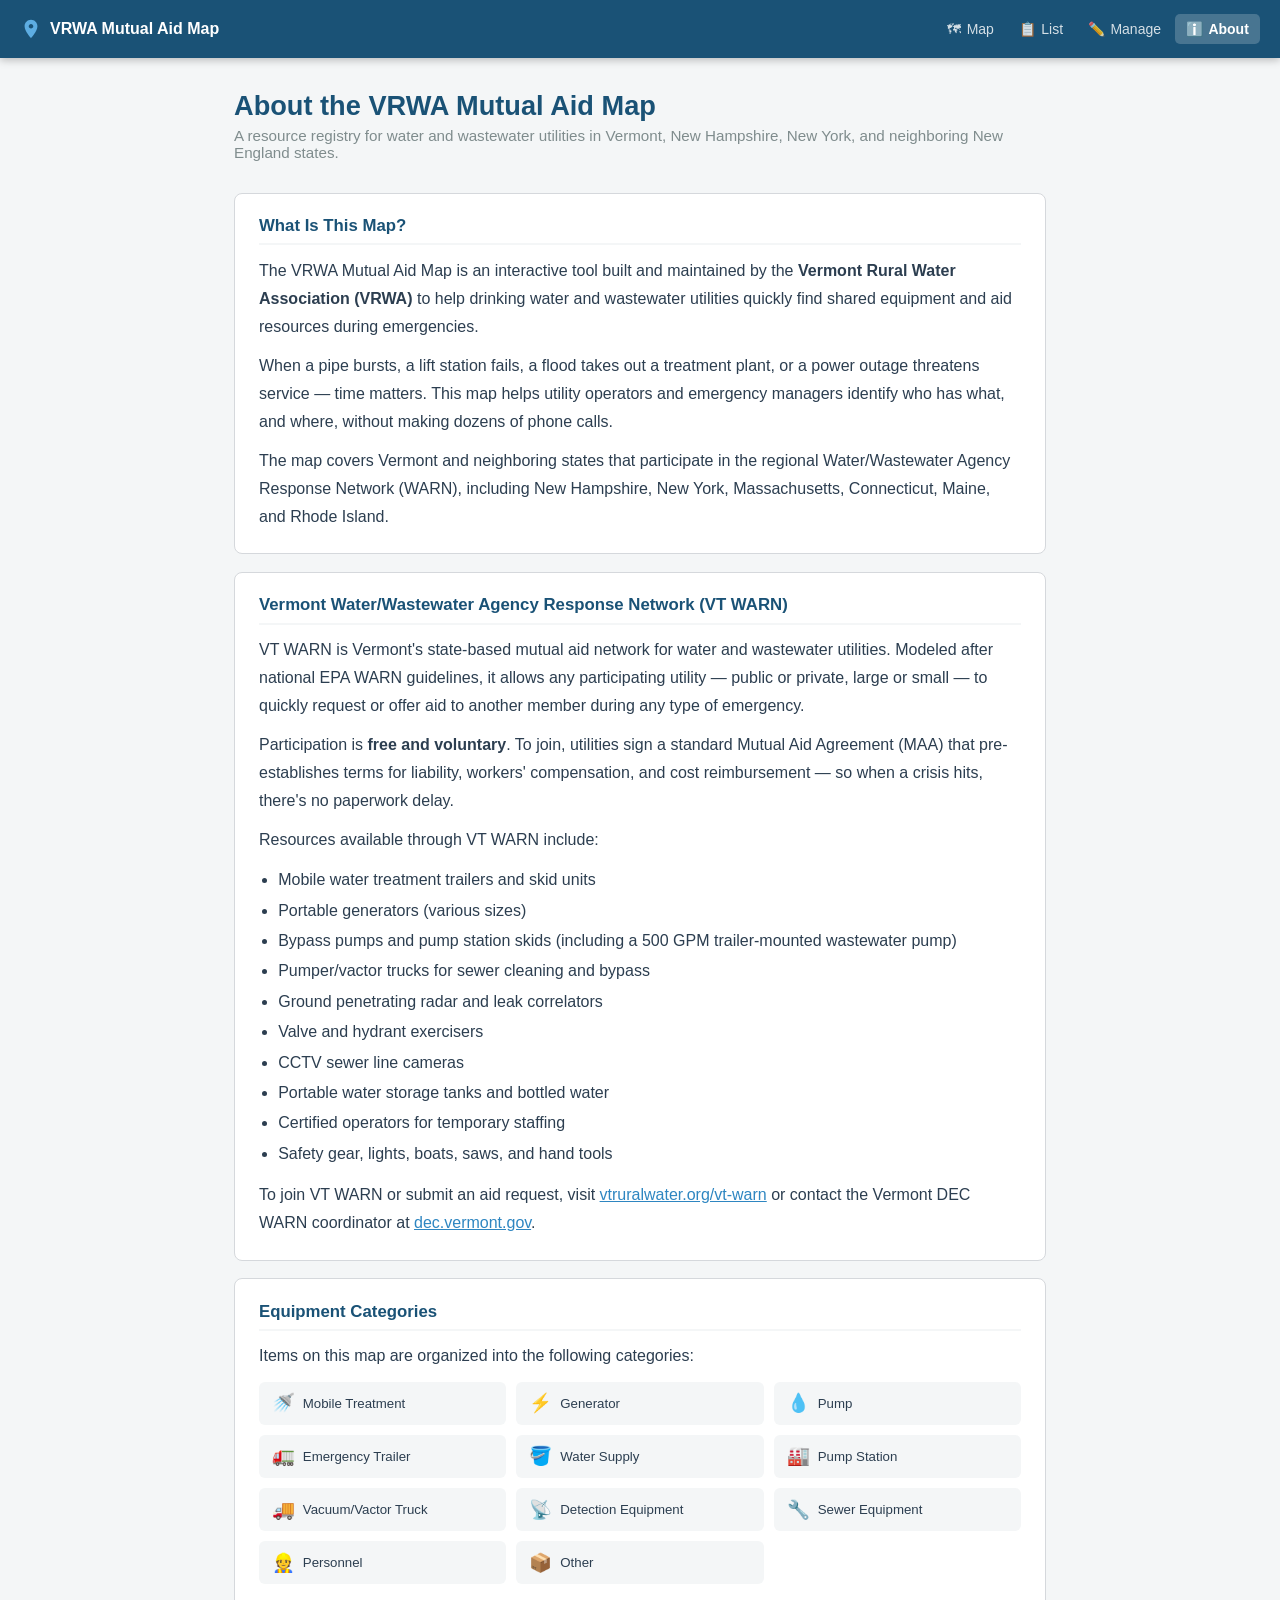
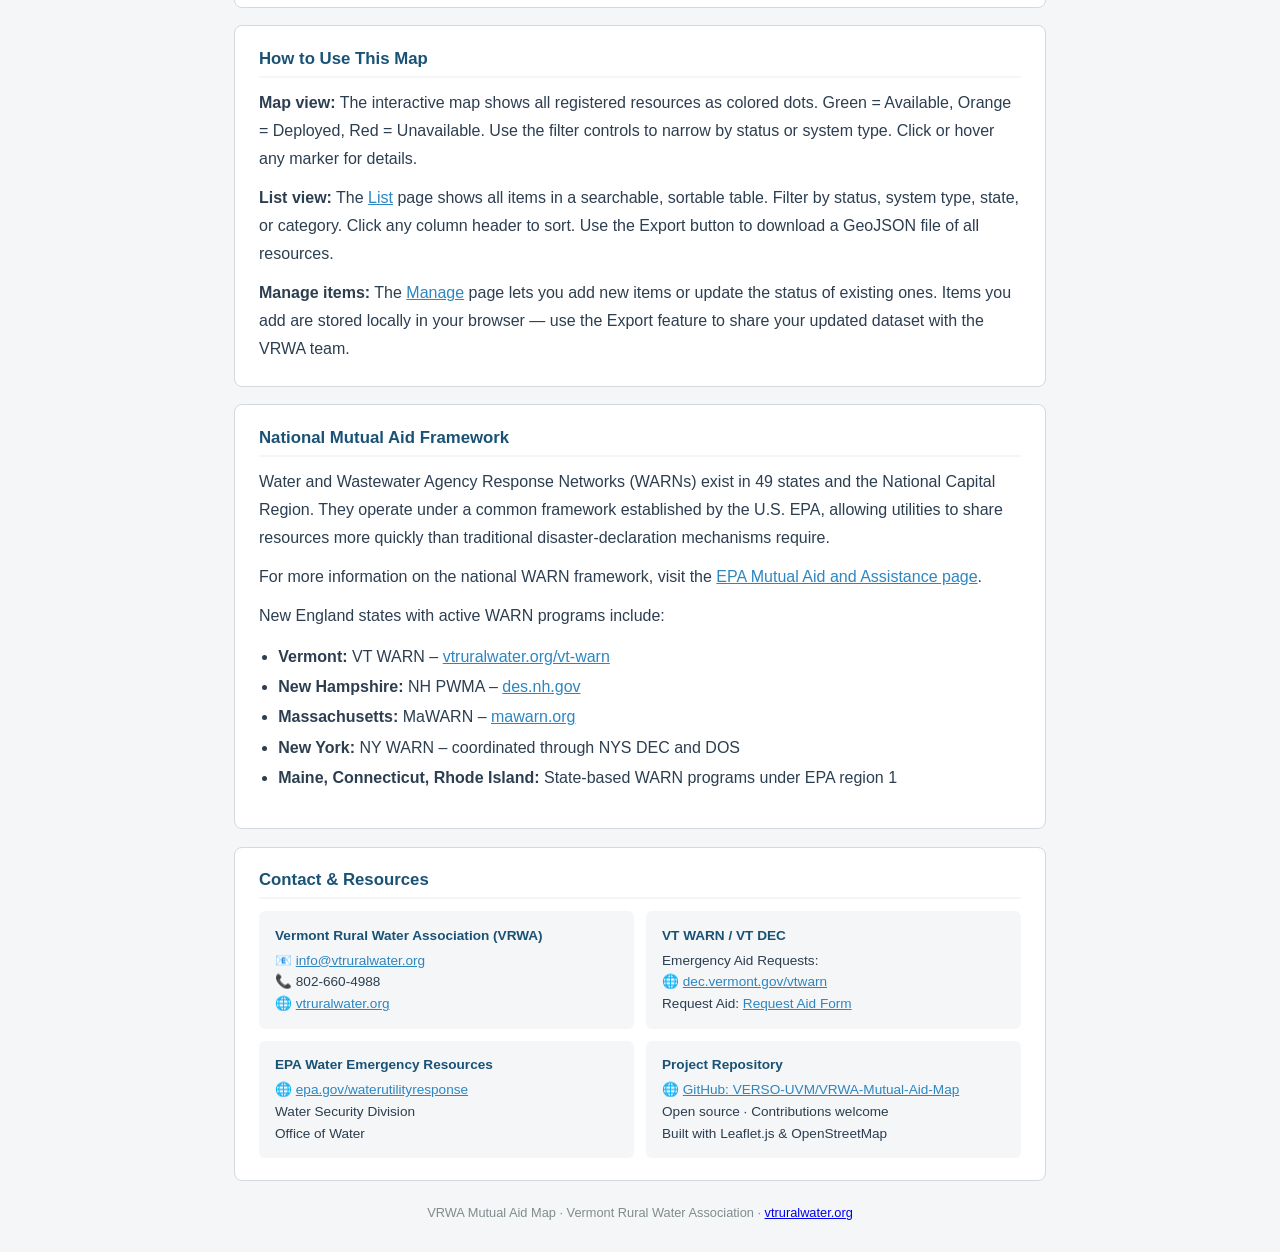
==== about.html @ ce814e3c "update to map" ====
<!DOCTYPE html>
<html lang="en">
<head>
  <meta charset="utf-8" />
  <meta name="viewport" content="width=device-width, initial-scale=1.0">
  <title>About – VRWA Mutual Aid Map</title>
  <link rel="stylesheet" href="css/style.css" />
</head>
<body>

<nav>
  <a class="nav-brand" href="index.html">
    <svg viewBox="0 0 24 24" xmlns="http://www.w3.org/2000/svg"><path d="M12 2C8.13 2 5 5.13 5 9c0 5.25 7 13 7 13s7-7.75 7-13c0-3.87-3.13-7-7-7zm0 9.5c-1.38 0-2.5-1.12-2.5-2.5s1.12-2.5 2.5-2.5 2.5 1.12 2.5 2.5-1.12 2.5-2.5 2.5z"/></svg>
    VRWA Mutual Aid Map
  </a>
  <ul class="nav-links">
    <li><a href="index.html">🗺 <span class="nav-label">Map</span></a></li>
    <li><a href="list.html">📋 <span class="nav-label">List</span></a></li>
    <li><a href="manage.html">✏️ <span class="nav-label">Manage</span></a></li>
    <li><a href="about.html" class="active">ℹ️ <span class="nav-label">About</span></a></li>
  </ul>
</nav>

<div class="page">
<div class="about-page">

  <h1>About the VRWA Mutual Aid Map</h1>
  <p class="about-subtitle">A resource registry for water and wastewater utilities in Vermont, New Hampshire, New York, and neighboring New England states.</p>

  <!-- What is this -->
  <div class="about-section">
    <h2>What Is This Map?</h2>
    <p>The VRWA Mutual Aid Map is an interactive tool built and maintained by the <strong>Vermont Rural Water Association (VRWA)</strong> to help drinking water and wastewater utilities quickly find shared equipment and aid resources during emergencies.</p>
    <p>When a pipe bursts, a lift station fails, a flood takes out a treatment plant, or a power outage threatens service — time matters. This map helps utility operators and emergency managers identify who has what, and where, without making dozens of phone calls.</p>
    <p>The map covers Vermont and neighboring states that participate in the regional Water/Wastewater Agency Response Network (WARN), including New Hampshire, New York, Massachusetts, Connecticut, Maine, and Rhode Island.</p>
  </div>

  <!-- VT WARN -->
  <div class="about-section">
    <h2>Vermont Water/Wastewater Agency Response Network (VT WARN)</h2>
    <p>VT WARN is Vermont's state-based mutual aid network for water and wastewater utilities. Modeled after national EPA WARN guidelines, it allows any participating utility — public or private, large or small — to quickly request or offer aid to another member during any type of emergency.</p>
    <p>Participation is <strong>free and voluntary</strong>. To join, utilities sign a standard Mutual Aid Agreement (MAA) that pre-establishes terms for liability, workers' compensation, and cost reimbursement — so when a crisis hits, there's no paperwork delay.</p>
    <p>Resources available through VT WARN include:</p>
    <ul>
      <li>Mobile water treatment trailers and skid units</li>
      <li>Portable generators (various sizes)</li>
      <li>Bypass pumps and pump station skids (including a 500 GPM trailer-mounted wastewater pump)</li>
      <li>Pumper/vactor trucks for sewer cleaning and bypass</li>
      <li>Ground penetrating radar and leak correlators</li>
      <li>Valve and hydrant exercisers</li>
      <li>CCTV sewer line cameras</li>
      <li>Portable water storage tanks and bottled water</li>
      <li>Certified operators for temporary staffing</li>
      <li>Safety gear, lights, boats, saws, and hand tools</li>
    </ul>
    <p>To join VT WARN or submit an aid request, visit <a href="https://vtruralwater.org/vt-warn/" target="_blank" rel="noopener">vtruralwater.org/vt-warn</a> or contact the Vermont DEC WARN coordinator at <a href="https://dec.vermont.gov/waterwastewater-agency-response-network-warn" target="_blank" rel="noopener">dec.vermont.gov</a>.</p>
  </div>

  <!-- Equipment categories -->
  <div class="about-section">
    <h2>Equipment Categories</h2>
    <p>Items on this map are organized into the following categories:</p>
    <div class="category-grid">
      <div class="category-item"><span class="ci">🚿</span> Mobile Treatment</div>
      <div class="category-item"><span class="ci">⚡</span> Generator</div>
      <div class="category-item"><span class="ci">💧</span> Pump</div>
      <div class="category-item"><span class="ci">🚛</span> Emergency Trailer</div>
      <div class="category-item"><span class="ci">🪣</span> Water Supply</div>
      <div class="category-item"><span class="ci">🏭</span> Pump Station</div>
      <div class="category-item"><span class="ci">🚚</span> Vacuum/Vactor Truck</div>
      <div class="category-item"><span class="ci">📡</span> Detection Equipment</div>
      <div class="category-item"><span class="ci">🔧</span> Sewer Equipment</div>
      <div class="category-item"><span class="ci">👷</span> Personnel</div>
      <div class="category-item"><span class="ci">📦</span> Other</div>
    </div>
  </div>

  <!-- How to use -->
  <div class="about-section">
    <h2>How to Use This Map</h2>
    <p><strong>Map view:</strong> The interactive map shows all registered resources as colored dots. Green = Available, Orange = Deployed, Red = Unavailable. Use the filter controls to narrow by status or system type. Click or hover any marker for details.</p>
    <p><strong>List view:</strong> The <a href="list.html">List</a> page shows all items in a searchable, sortable table. Filter by status, system type, state, or category. Click any column header to sort. Use the Export button to download a GeoJSON file of all resources.</p>
    <p><strong>Manage items:</strong> The <a href="manage.html">Manage</a> page lets you add new items or update the status of existing ones. Items you add are stored locally in your browser — use the Export feature to share your updated dataset with the VRWA team.</p>
  </div>

  <!-- EPA & national context -->
  <div class="about-section">
    <h2>National Mutual Aid Framework</h2>
    <p>Water and Wastewater Agency Response Networks (WARNs) exist in 49 states and the National Capital Region. They operate under a common framework established by the U.S. EPA, allowing utilities to share resources more quickly than traditional disaster-declaration mechanisms require.</p>
    <p>For more information on the national WARN framework, visit the <a href="https://www.epa.gov/waterutilityresponse/mutual-aid-and-assistance-drinking-water-and-wastewater-utilities" target="_blank" rel="noopener">EPA Mutual Aid and Assistance page</a>.</p>
    <p>New England states with active WARN programs include:</p>
    <ul>
      <li><strong>Vermont:</strong> VT WARN – <a href="https://vtruralwater.org/vt-warn/" target="_blank" rel="noopener">vtruralwater.org/vt-warn</a></li>
      <li><strong>New Hampshire:</strong> NH PWMA – <a href="https://www.des.nh.gov" target="_blank" rel="noopener">des.nh.gov</a></li>
      <li><strong>Massachusetts:</strong> MaWARN – <a href="https://www.mawarn.org/" target="_blank" rel="noopener">mawarn.org</a></li>
      <li><strong>New York:</strong> NY WARN – coordinated through NYS DEC and DOS</li>
      <li><strong>Maine, Connecticut, Rhode Island:</strong> State-based WARN programs under EPA region 1</li>
    </ul>
  </div>

  <!-- Contact -->
  <div class="about-section">
    <h2>Contact &amp; Resources</h2>
    <div class="contact-grid">
      <div class="contact-card">
        <strong>Vermont Rural Water Association (VRWA)</strong>
        📧 <a href="mailto:info@vtruralwater.org">info@vtruralwater.org</a><br>
        📞 802-660-4988<br>
        🌐 <a href="https://vtruralwater.org" target="_blank" rel="noopener">vtruralwater.org</a>
      </div>
      <div class="contact-card">
        <strong>VT WARN / VT DEC</strong>
        Emergency Aid Requests:<br>
        🌐 <a href="https://dec.vermont.gov/waterwastewater-agency-response-network-warn" target="_blank" rel="noopener">dec.vermont.gov/vtwarn</a><br>
        Request Aid: <a href="https://dec.vermont.gov/vtwarn/request-aid" target="_blank" rel="noopener">Request Aid Form</a>
      </div>
      <div class="contact-card">
        <strong>EPA Water Emergency Resources</strong>
        🌐 <a href="https://www.epa.gov/waterutilityresponse" target="_blank" rel="noopener">epa.gov/waterutilityresponse</a><br>
        Water Security Division<br>
        Office of Water
      </div>
      <div class="contact-card">
        <strong>Project Repository</strong>
        🌐 <a href="https://github.com/VERSO-UVM/VRWA-Mutual-Aid-Map" target="_blank" rel="noopener">GitHub: VERSO-UVM/VRWA-Mutual-Aid-Map</a><br>
        Open source · Contributions welcome<br>
        Built with Leaflet.js &amp; OpenStreetMap
      </div>
    </div>
  </div>

  <p style="text-align:center;color:#7f8c8d;font-size:0.8rem;margin-top:1.5rem">
    VRWA Mutual Aid Map · Vermont Rural Water Association · <a href="https://vtruralwater.org" target="_blank" rel="noopener">vtruralwater.org</a>
  </p>

</div>
</div>

</body>
</html>
---- css/style.css ----
*, *::before, *::after { box-sizing: border-box; margin: 0; padding: 0; }

:root {
  --primary: #1a5276;
  --primary-light: #2e86c1;
  --secondary: #148f77;
  --success: #27ae60;
  --warning: #e67e22;
  --danger: #c0392b;
  --light: #f4f6f7;
  --border: #d5d8dc;
  --text: #2c3e50;
  --text-muted: #7f8c8d;
  --nav-height: 58px;
}

body {
  font-family: -apple-system, BlinkMacSystemFont, 'Segoe UI', Roboto, sans-serif;
  color: var(--text);
  background: var(--light);
}

/* ── Navigation ─────────────────────────────────── */
nav {
  background: var(--primary);
  height: var(--nav-height);
  display: flex;
  align-items: center;
  padding: 0 1.25rem;
  position: fixed;
  top: 0; left: 0; right: 0;
  z-index: 1000;
  box-shadow: 0 2px 8px rgba(0,0,0,0.25);
}

.nav-brand {
  color: #fff;
  font-size: 1rem;
  font-weight: 700;
  text-decoration: none;
  display: flex;
  align-items: center;
  gap: 0.5rem;
  white-space: nowrap;
  flex-shrink: 0;
}

.nav-brand svg { width: 22px; height: 22px; fill: #5dade2; }

.nav-links {
  display: flex;
  gap: 0.15rem;
  margin-left: auto;
  list-style: none;
}

.nav-links a {
  color: rgba(255,255,255,0.82);
  text-decoration: none;
  padding: 0.45rem 0.7rem;
  border-radius: 5px;
  font-size: 0.875rem;
  transition: background 0.15s, color 0.15s;
  display: flex;
  align-items: center;
  gap: 0.35rem;
}

.nav-links a:hover { color: #fff; background: rgba(255,255,255,0.12); }
.nav-links a.active { color: #fff; background: rgba(255,255,255,0.2); font-weight: 600; }

/* ── Page shell ─────────────────────────────────── */
.page { margin-top: var(--nav-height); min-height: calc(100vh - var(--nav-height)); }

/* ── Map page ───────────────────────────────────── */
#map { height: calc(100vh - var(--nav-height)); width: 100%; }

/* map legend */
.map-legend {
  background: #fff;
  padding: 0.7rem 0.9rem;
  border-radius: 8px;
  border: 1px solid var(--border);
  font-size: 0.78rem;
  line-height: 1.6;
  min-width: 130px;
  box-shadow: 0 2px 6px rgba(0,0,0,0.12);
}
.map-legend h4 { font-size: 0.82rem; color: var(--primary); margin-bottom: 0.4rem; }
.legend-item { display: flex; align-items: center; gap: 0.45rem; }
.legend-dot { width: 11px; height: 11px; border-radius: 50%; flex-shrink: 0; }

/* map popup */
.popup-title { font-weight: 700; font-size: 0.95rem; color: var(--primary); margin-bottom: 0.4rem; }
.popup-row { display: flex; justify-content: space-between; font-size: 0.8rem; padding: 0.12rem 0; border-bottom: 1px solid #f0f0f0; }
.popup-row:last-child { border-bottom: none; }
.popup-label { color: var(--text-muted); margin-right: 0.4rem; flex-shrink: 0; }
.popup-val { text-align: right; }

/* ── Shared inner-page layout ───────────────────── */
.inner-page { padding: 1.5rem; max-width: 1200px; margin: 0 auto; }

.page-header {
  display: flex;
  justify-content: space-between;
  align-items: flex-start;
  margin-bottom: 1.25rem;
  flex-wrap: wrap;
  gap: 0.75rem;
}
.page-header h1 { font-size: 1.5rem; color: var(--primary); }
.page-header p { color: var(--text-muted); margin-top: 0.2rem; font-size: 0.875rem; }

/* ── Stats row ──────────────────────────────────── */
.stats-row { display: flex; gap: 0.75rem; margin-bottom: 1.1rem; flex-wrap: wrap; }
.stat-card {
  background: #fff;
  border: 1px solid var(--border);
  border-radius: 8px;
  padding: 0.65rem 1.1rem;
  text-align: center;
  flex: 1;
  min-width: 90px;
}
.stat-num { font-size: 1.75rem; font-weight: 700; color: var(--primary); line-height: 1; }
.stat-label { font-size: 0.7rem; color: var(--text-muted); text-transform: uppercase; letter-spacing: 0.5px; margin-top: 0.2rem; }

/* ── Controls bar ───────────────────────────────── */
.controls { display: flex; gap: 0.6rem; flex-wrap: wrap; margin-bottom: 1rem; align-items: center; }
.search-input {
  flex: 1; min-width: 180px; max-width: 300px;
  padding: 0.45rem 0.7rem;
  border: 1px solid var(--border);
  border-radius: 6px;
  font-size: 0.875rem;
  background: #fff;
}
.filter-select {
  padding: 0.45rem 0.7rem;
  border: 1px solid var(--border);
  border-radius: 6px;
  font-size: 0.875rem;
  background: #fff;
  cursor: pointer;
}
.search-input:focus, .filter-select:focus { outline: none; border-color: var(--primary-light); box-shadow: 0 0 0 3px rgba(46,134,193,0.1); }

/* ── Buttons ────────────────────────────────────── */
.btn {
  padding: 0.45rem 0.9rem;
  border-radius: 6px;
  border: none;
  cursor: pointer;
  font-size: 0.85rem;
  font-weight: 500;
  text-decoration: none;
  display: inline-flex;
  align-items: center;
  gap: 0.35rem;
  transition: filter 0.15s, background 0.15s;
  white-space: nowrap;
}
.btn:hover { filter: brightness(0.92); }
.btn-sm { padding: 0.28rem 0.55rem; font-size: 0.78rem; }
.btn-primary { background: var(--primary-light); color: #fff; }
.btn-success { background: var(--success); color: #fff; }
.btn-secondary { background: #fff; color: var(--text); border: 1px solid var(--border); }
.btn-danger  { background: var(--danger); color: #fff; }
.btn-edit   { background: #e8f4fd; color: var(--primary-light); border: 1px solid #bee3f8; }
.btn-delete { background: #fdf2f2; color: var(--danger); border: 1px solid #f5c6c6; }

/* ── Table ──────────────────────────────────────── */
.table-wrap { background: #fff; border-radius: 8px; border: 1px solid var(--border); overflow: hidden; overflow-x: auto; }
table { width: 100%; border-collapse: collapse; font-size: 0.85rem; }
th {
  background: var(--primary);
  color: #fff;
  padding: 0.7rem 0.9rem;
  text-align: left;
  font-weight: 600;
  cursor: pointer;
  white-space: nowrap;
  user-select: none;
}
th:hover { background: var(--primary-light); }
th .si { margin-left: 0.3rem; opacity: 0.65; font-size: 0.75rem; }
td { padding: 0.65rem 0.9rem; border-bottom: 1px solid var(--border); vertical-align: middle; }
tr:last-child td { border-bottom: none; }
tr:hover td { background: #f8fafc; }
.no-results td { text-align: center; color: var(--text-muted); padding: 2rem; font-style: italic; }

/* ── Badges ─────────────────────────────────────── */
.badge {
  display: inline-block;
  padding: 0.18rem 0.55rem;
  border-radius: 20px;
  font-size: 0.72rem;
  font-weight: 600;
  text-transform: uppercase;
  letter-spacing: 0.4px;
  white-space: nowrap;
}
.badge-available   { background: #d4edda; color: #155724; }
.badge-deployed    { background: #fff3cd; color: #856404; }
.badge-unavailable { background: #f8d7da; color: #721c24; }
.badge-drinking_water { background: #cce5ff; color: #004085; }
.badge-wastewater     { background: #d1ecf1; color: #0c5460; }
.badge-both           { background: #e2d9f3; color: #4a235a; }

/* ── About page ─────────────────────────────────── */
.about-page { max-width: 860px; margin: 0 auto; padding: 2rem 1.5rem; }
.about-page h1 { font-size: 1.7rem; color: var(--primary); margin-bottom: 0.3rem; }
.about-subtitle { color: var(--text-muted); font-size: 0.95rem; margin-bottom: 2rem; }

.about-section {
  background: #fff;
  border: 1px solid var(--border);
  border-radius: 8px;
  padding: 1.4rem 1.5rem;
  margin-bottom: 1.1rem;
}
.about-section h2 { color: var(--primary); font-size: 1.05rem; margin-bottom: 0.7rem; padding-bottom: 0.45rem; border-bottom: 2px solid var(--light); }
.about-section p { line-height: 1.75; color: var(--text); margin-bottom: 0.7rem; }
.about-section p:last-child { margin-bottom: 0; }
.about-section ul { margin: 0.4rem 0 0.75rem 1.2rem; line-height: 1.9; }
.about-section a { color: var(--primary-light); }

.category-grid { display: grid; grid-template-columns: repeat(auto-fill, minmax(185px, 1fr)); gap: 0.65rem; margin-top: 0.75rem; }
.category-item { background: var(--light); border-radius: 6px; padding: 0.65rem 0.8rem; font-size: 0.83rem; display: flex; align-items: center; gap: 0.5rem; }
.category-item .ci { font-size: 1.15rem; }

.contact-grid { display: grid; grid-template-columns: 1fr 1fr; gap: 0.75rem; margin-top: 0.75rem; }
.contact-card { background: var(--light); border-radius: 6px; padding: 0.85rem 1rem; font-size: 0.85rem; line-height: 1.6; }
.contact-card strong { display: block; color: var(--primary); margin-bottom: 0.2rem; }

/* ── Manage / Form page ─────────────────────────── */
.manage-page { max-width: 920px; margin: 0 auto; padding: 1.5rem; }
.form-card { background: #fff; border: 1px solid var(--border); border-radius: 8px; padding: 1.4rem 1.5rem; margin-bottom: 1.4rem; }
.form-card h2 { color: var(--primary); font-size: 1.05rem; margin-bottom: 1.1rem; padding-bottom: 0.5rem; border-bottom: 2px solid var(--light); }

.form-grid { display: grid; grid-template-columns: 1fr 1fr; gap: 0.9rem; }
.form-group { display: flex; flex-direction: column; gap: 0.3rem; }
.form-group.full { grid-column: 1 / -1; }

label { font-size: 0.82rem; font-weight: 600; color: var(--text); }
label .req { color: var(--danger); }

input[type="text"], input[type="email"], input[type="number"], input[type="tel"],
select, textarea {
  padding: 0.45rem 0.7rem;
  border: 1px solid var(--border);
  border-radius: 6px;
  font-size: 0.875rem;
  font-family: inherit;
  transition: border-color 0.15s;
  background: #fff;
}
input:focus, select:focus, textarea:focus { outline: none; border-color: var(--primary-light); box-shadow: 0 0 0 3px rgba(46,134,193,0.1); }
textarea { resize: vertical; min-height: 76px; }

.form-actions { display: flex; gap: 0.65rem; justify-content: flex-end; margin-top: 1.1rem; padding-top: 0.9rem; border-top: 1px solid var(--border); }

.alert { padding: 0.7rem 1rem; border-radius: 6px; margin-bottom: 0.9rem; font-size: 0.875rem; }
.alert-success { background: #d4edda; color: #155724; border: 1px solid #c3e6cb; }
.alert-error   { background: #f8d7da; color: #721c24; border: 1px solid #f5c6c6; }
.alert-info    { background: #cce5ff; color: #004085; border: 1px solid #b8daff; }

.readonly-tag { font-size: 0.7rem; color: var(--text-muted); border: 1px solid var(--border); border-radius: 4px; padding: 0.1rem 0.4rem; margin-left: 0.4rem; vertical-align: middle; }

#picker-map { height: 220px; border-radius: 6px; border: 1px solid var(--border); margin-top: 0.4rem; }
.coord-row { display: grid; grid-template-columns: 1fr 1fr; gap: 0.7rem; margin-top: 0.5rem; }
.coord-hint { font-size: 0.75rem; color: var(--text-muted); margin-top: 0.25rem; }

/* ── Responsive ─────────────────────────────────── */
@media (max-width: 700px) {
  .form-grid { grid-template-columns: 1fr; }
  .form-group.full { grid-column: 1; }
  .contact-grid { grid-template-columns: 1fr; }
  .nav-links .nav-label { display: none; }
  .stats-row { gap: 0.4rem; }
  th, td { padding: 0.5rem 0.6rem; }
  .inner-page { padding: 1rem; }
}
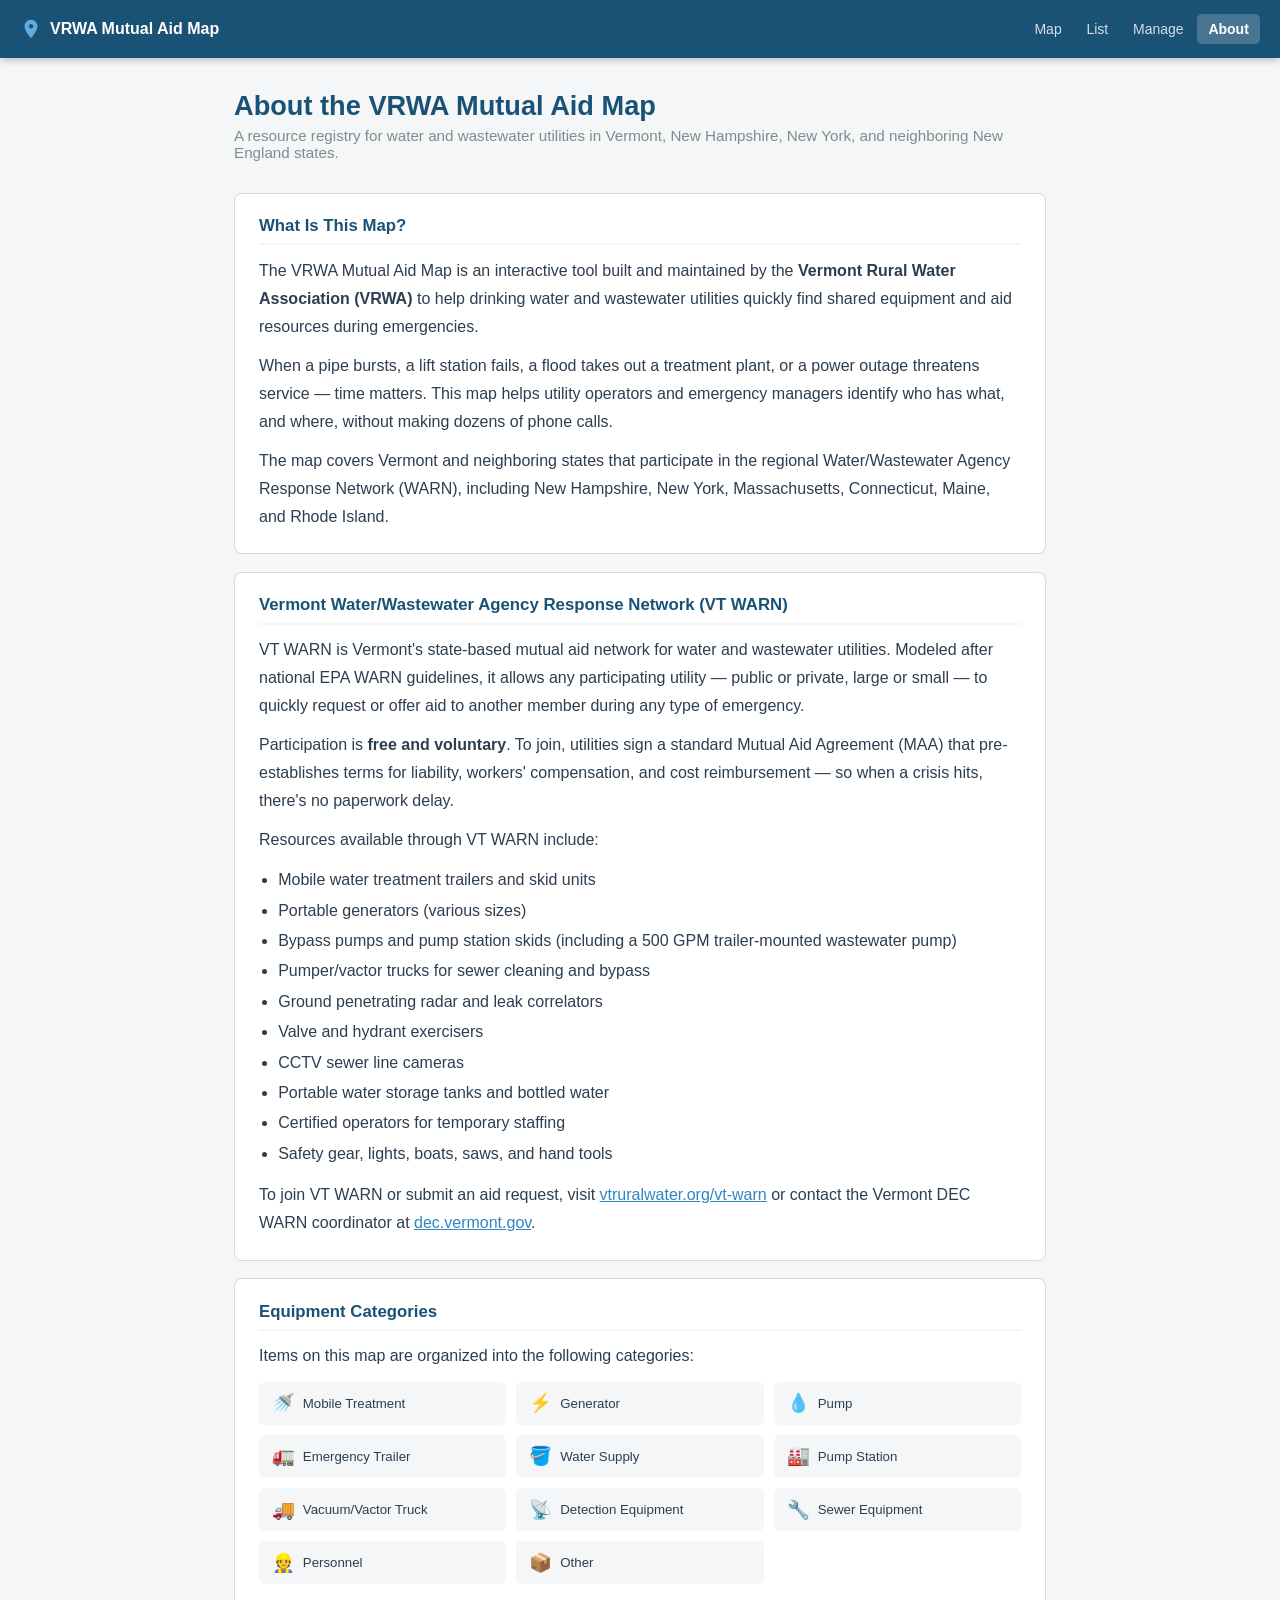
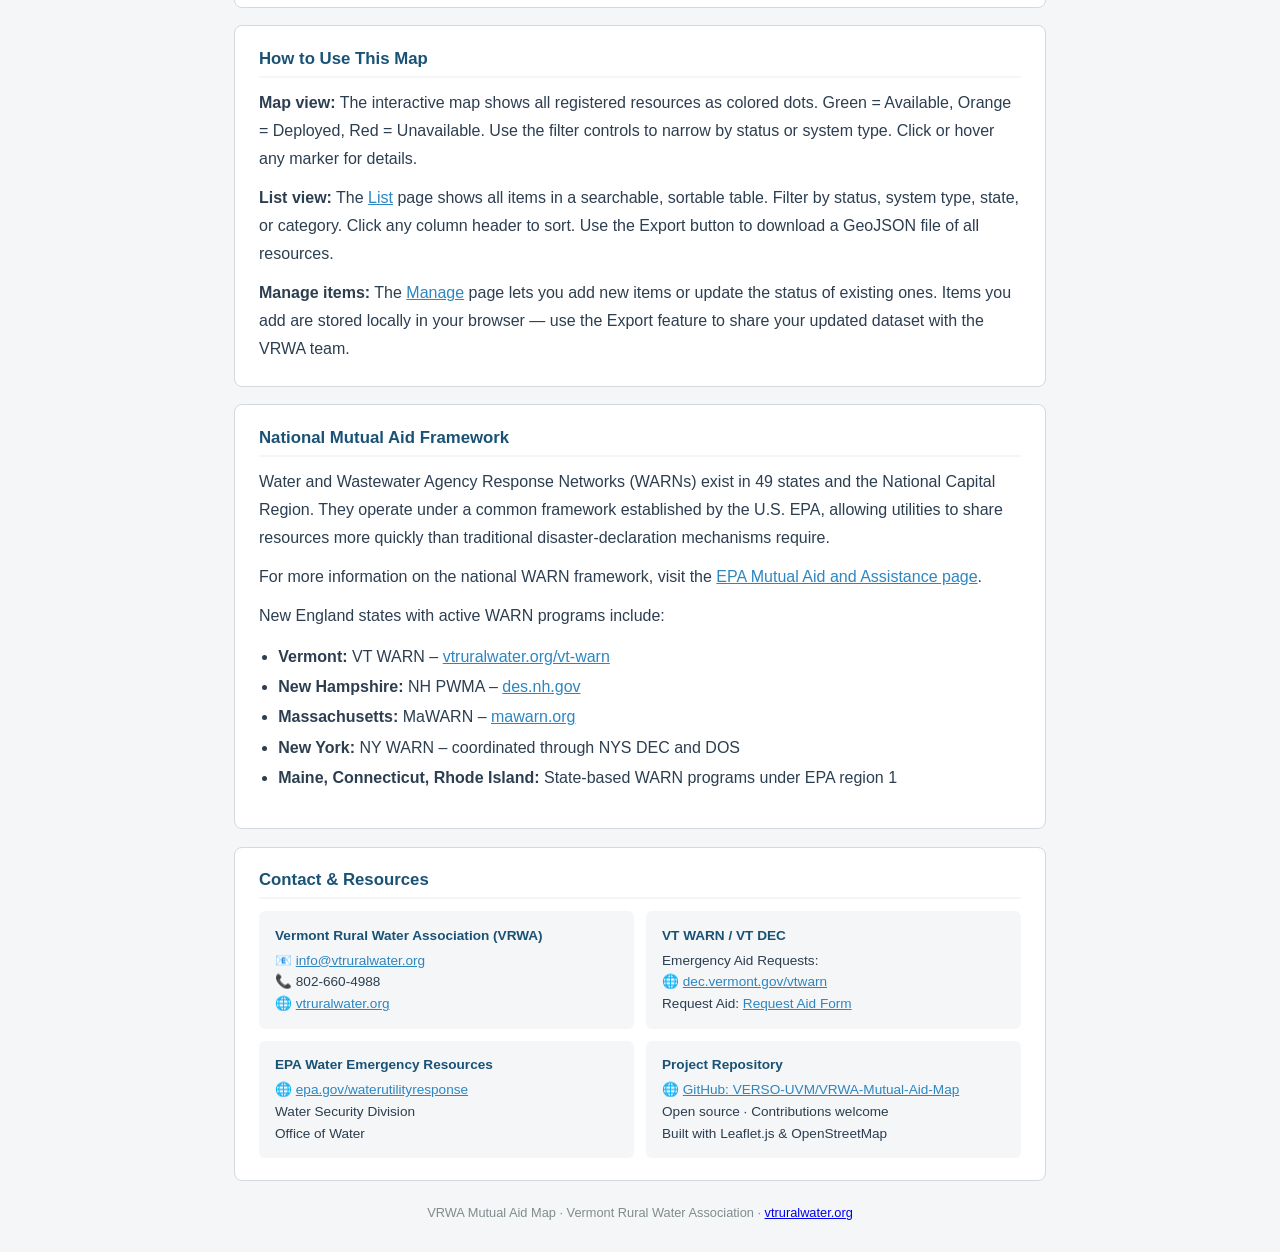
==== commit f7f18e83: "update to nav and added test item" ====
--- a/about.html
+++ b/about.html
@@ -14,10 +14,10 @@
     VRWA Mutual Aid Map
   </a>
   <ul class="nav-links">
-    <li><a href="index.html">🗺 <span class="nav-label">Map</span></a></li>
-    <li><a href="list.html">📋 <span class="nav-label">List</span></a></li>
-    <li><a href="manage.html">✏️ <span class="nav-label">Manage</span></a></li>
-    <li><a href="about.html" class="active">ℹ️ <span class="nav-label">About</span></a></li>
+    <li><a href="index.html">Map</a></li>
+    <li><a href="list.html">List</a></li>
+    <li><a href="manage.html">Manage</a></li>
+    <li><a href="about.html" class="active">About</a></li>
   </ul>
 </nav>
 
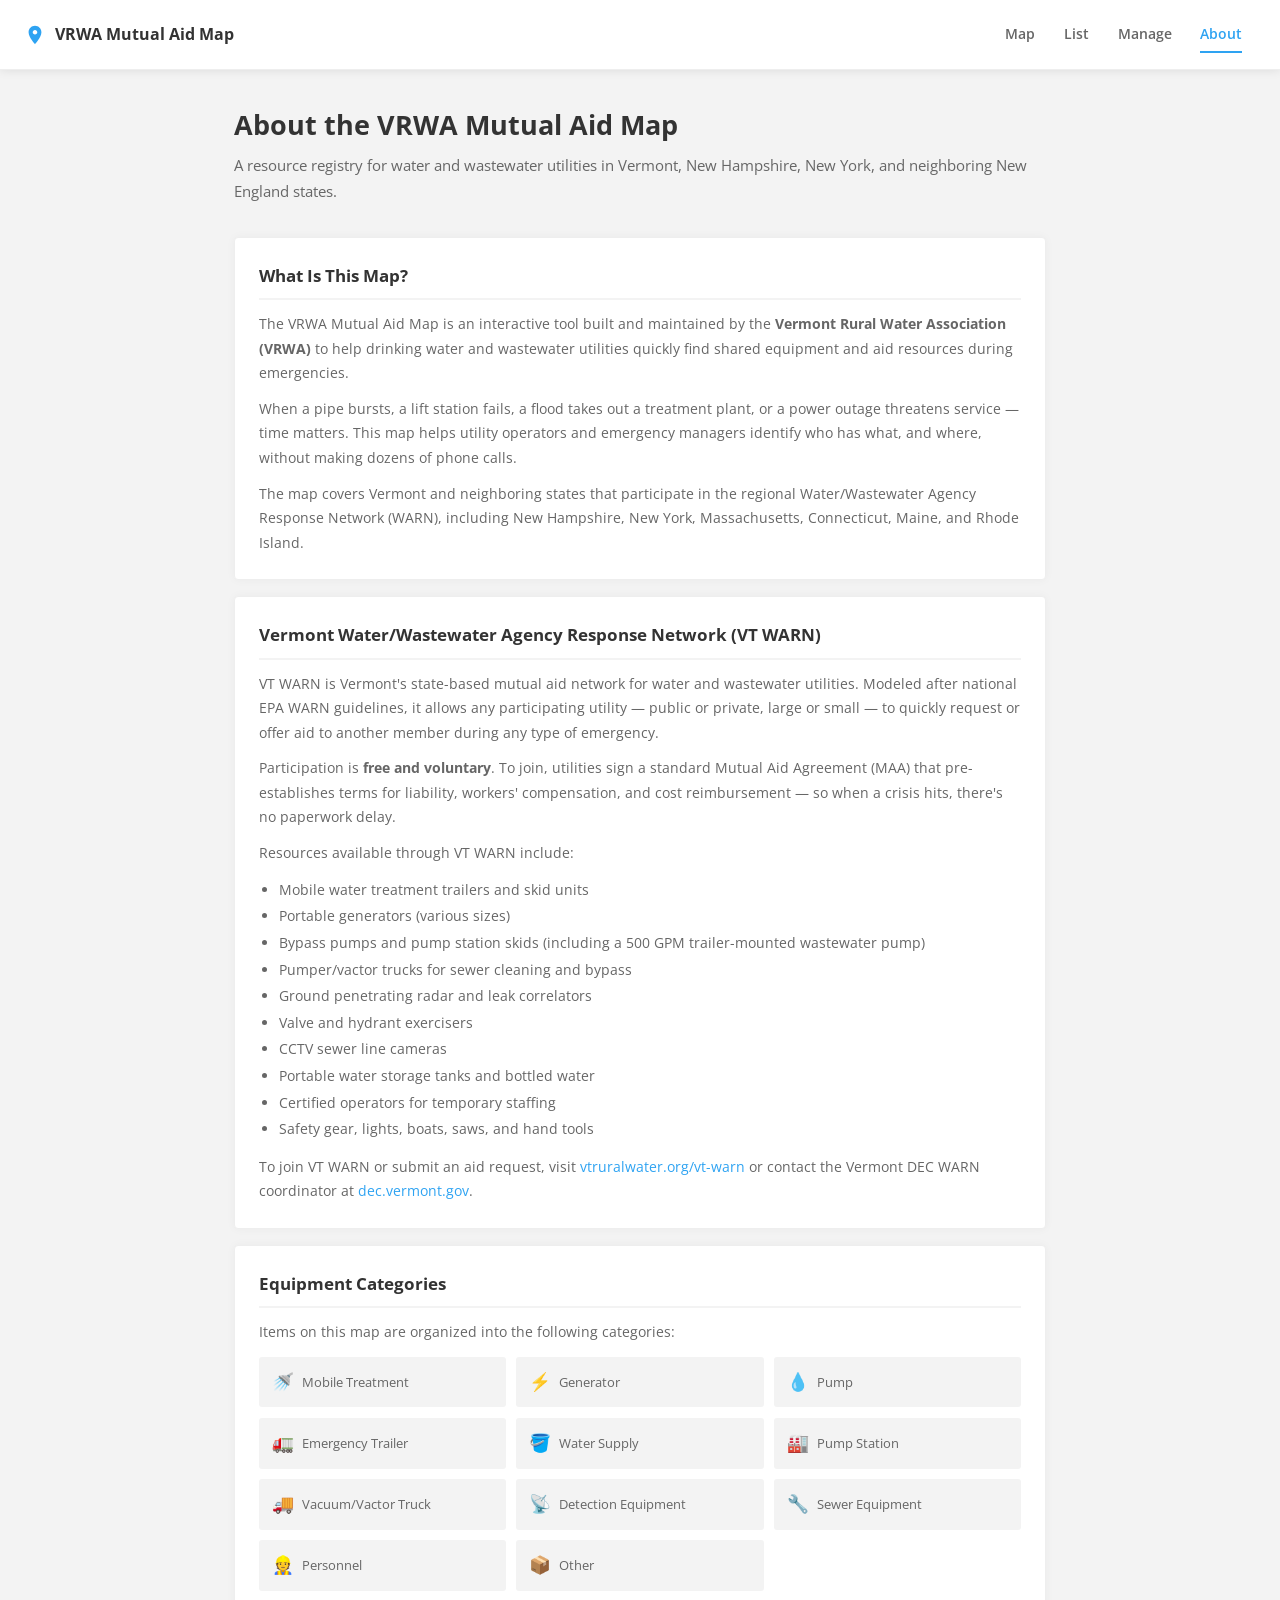
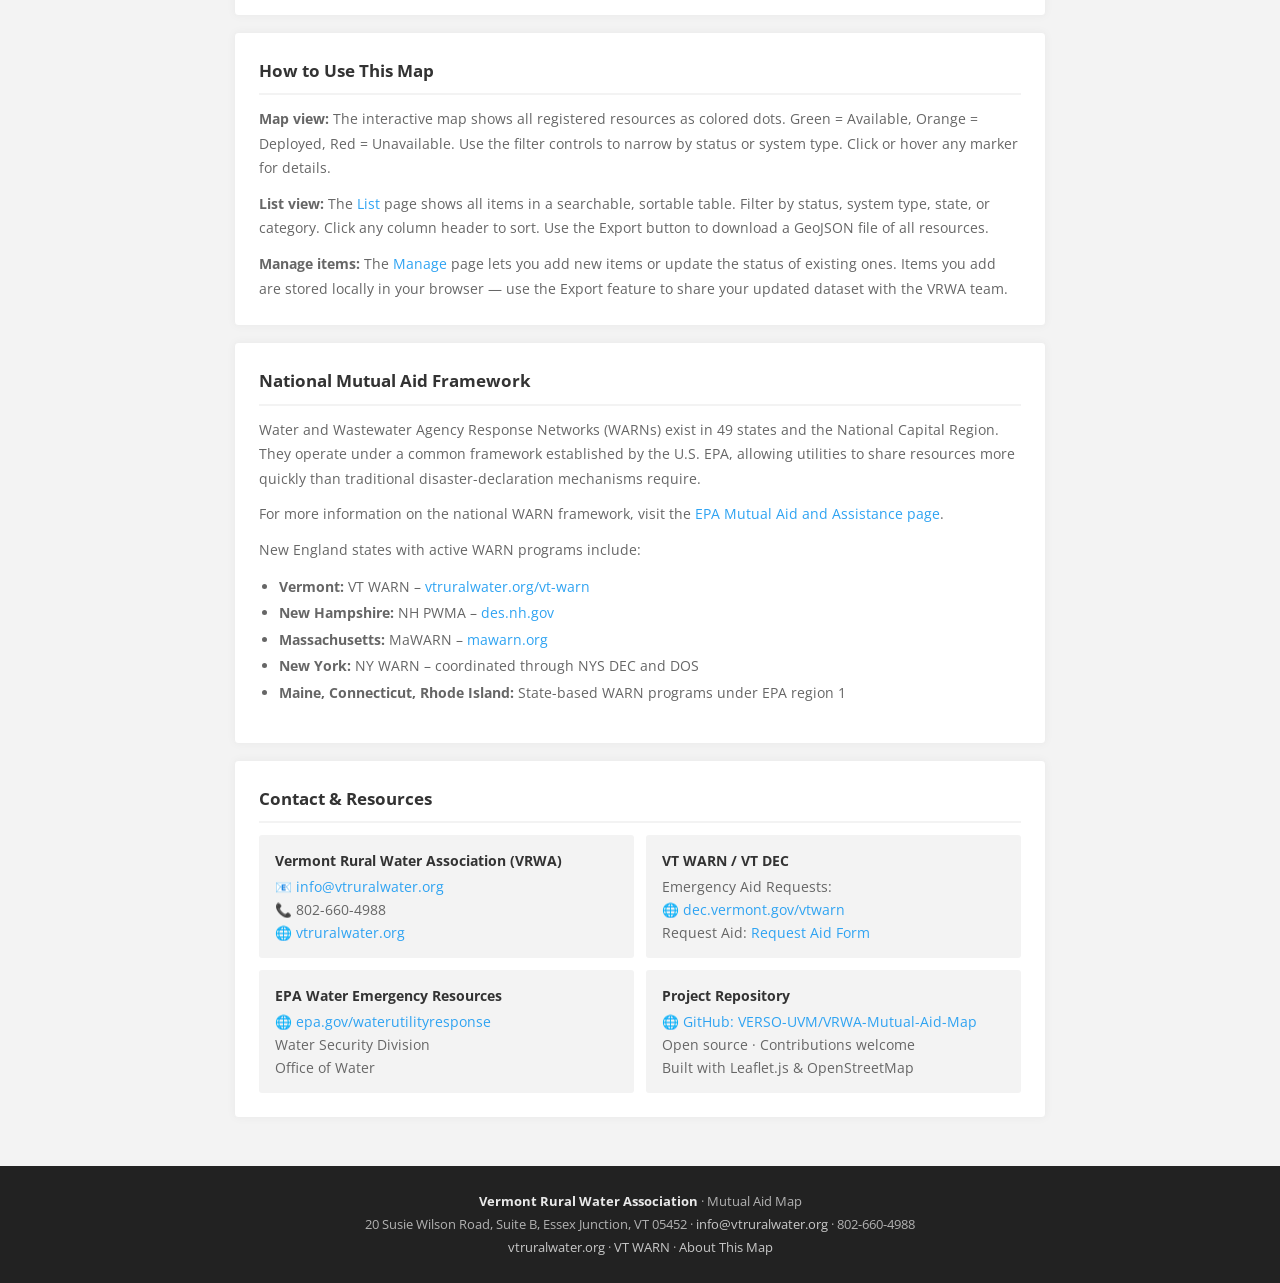
==== commit 7a5723c3: "added styling and fixed base map" ====
--- a/about.html
+++ b/about.html
@@ -129,12 +129,13 @@
     </div>
   </div>
 
-  <p style="text-align:center;color:#7f8c8d;font-size:0.8rem;margin-top:1.5rem">
-    VRWA Mutual Aid Map · Vermont Rural Water Association · <a href="https://vtruralwater.org" target="_blank" rel="noopener">vtruralwater.org</a>
-  </p>
 
 </div>
 </div>
-
+<footer>
+  <strong>Vermont Rural Water Association</strong> · Mutual Aid Map<br>
+  20 Susie Wilson Road, Suite B, Essex Junction, VT 05452 · <a href="mailto:info@vtruralwater.org">info@vtruralwater.org</a> · 802-660-4988<br>
+  <a href="https://vtruralwater.org" target="_blank" rel="noopener">vtruralwater.org</a> · <a href="https://vtruralwater.org/vt-warn/" target="_blank" rel="noopener">VT WARN</a> · <a href="about.html">About This Map</a>
+</footer>
 </body>
 </html>
--- a/css/style.css
+++ b/css/style.css
@@ -1,201 +1,259 @@
+@import url('https://fonts.googleapis.com/css2?family=Open+Sans:wght@400;600;700&display=swap');
+
 *, *::before, *::after { box-sizing: border-box; margin: 0; padding: 0; }
 
 :root {
-  --primary: #1a5276;
-  --primary-light: #2e86c1;
-  --secondary: #148f77;
+  --primary: #2ea3f2;
+  --primary-dark: #1a89d4;
   --success: #27ae60;
   --warning: #e67e22;
   --danger: #c0392b;
-  --light: #f4f6f7;
-  --border: #d5d8dc;
-  --text: #2c3e50;
-  --text-muted: #7f8c8d;
-  --nav-height: 58px;
+  --text: #333;
+  --text-muted: #666;
+  --light: #f3f3f3;
+  --border: #eee;
+  --nav-height: 70px;
 }
 
 body {
-  font-family: -apple-system, BlinkMacSystemFont, 'Segoe UI', Roboto, sans-serif;
-  color: var(--text);
+  font-family: 'Open Sans', Arial, sans-serif;
+  color: var(--text-muted);
   background: var(--light);
+  font-size: 14px;
+  line-height: 1.7;
 }
 
 /* ── Navigation ─────────────────────────────────── */
 nav {
-  background: var(--primary);
+  background: #fff;
   height: var(--nav-height);
   display: flex;
   align-items: center;
-  padding: 0 1.25rem;
+  padding: 0 1.5rem;
   position: fixed;
   top: 0; left: 0; right: 0;
   z-index: 1000;
-  box-shadow: 0 2px 8px rgba(0,0,0,0.25);
+  box-shadow: 0 0 10px rgba(0,0,0,0.1);
+  border-bottom: 1px solid var(--border);
 }
 
 .nav-brand {
-  color: #fff;
+  color: var(--text);
   font-size: 1rem;
   font-weight: 700;
   text-decoration: none;
   display: flex;
   align-items: center;
-  gap: 0.5rem;
-  white-space: nowrap;
+  gap: 0.55rem;
   flex-shrink: 0;
 }
 
-.nav-brand svg { width: 22px; height: 22px; fill: #5dade2; }
+.nav-brand svg { width: 22px; height: 22px; fill: var(--primary); }
 
 .nav-links {
   display: flex;
-  gap: 0.15rem;
+  gap: 0.1rem;
   margin-left: auto;
   list-style: none;
 }
 
 .nav-links a {
-  color: rgba(255,255,255,0.82);
+  color: var(--text-muted);
   text-decoration: none;
-  padding: 0.45rem 0.7rem;
-  border-radius: 5px;
+  padding: 0.45rem 0.85rem;
+  border-radius: 3px;
   font-size: 0.875rem;
-  transition: background 0.15s, color 0.15s;
-  display: flex;
-  align-items: center;
-  gap: 0.35rem;
-}
-
-.nav-links a:hover { color: #fff; background: rgba(255,255,255,0.12); }
-.nav-links a.active { color: #fff; background: rgba(255,255,255,0.2); font-weight: 600; }
+  font-weight: 600;
+  transition: color 0.2s;
+  position: relative;
+}
+
+.nav-links a::after {
+  content: '';
+  position: absolute;
+  bottom: -2px; left: 50%; right: 50%;
+  height: 2px;
+  background: var(--primary);
+  transition: left 0.2s, right 0.2s;
+}
+
+.nav-links a:hover { color: var(--primary); }
+.nav-links a:hover::after { left: 0.85rem; right: 0.85rem; }
+.nav-links a.active { color: var(--primary); }
+.nav-links a.active::after { left: 0.85rem; right: 0.85rem; }
 
 /* ── Page shell ─────────────────────────────────── */
-.page { margin-top: var(--nav-height); min-height: calc(100vh - var(--nav-height)); }
-
-/* ── Map page ───────────────────────────────────── */
-#map { height: calc(100vh - var(--nav-height)); width: 100%; }
-
-/* map legend */
+.page { margin-top: var(--nav-height); min-height: calc(100vh - var(--nav-height) - 88px); }
+
+/* ── Map page (height set inline in index.html to guarantee px resolution) ── */
+
 .map-legend {
   background: #fff;
   padding: 0.7rem 0.9rem;
-  border-radius: 8px;
+  border-radius: 4px;
   border: 1px solid var(--border);
   font-size: 0.78rem;
-  line-height: 1.6;
+  line-height: 1.7;
   min-width: 130px;
-  box-shadow: 0 2px 6px rgba(0,0,0,0.12);
-}
-.map-legend h4 { font-size: 0.82rem; color: var(--primary); margin-bottom: 0.4rem; }
-.legend-item { display: flex; align-items: center; gap: 0.45rem; }
+  box-shadow: 0 0 10px rgba(0,0,0,0.08);
+  font-family: 'Open Sans', Arial, sans-serif;
+}
+.map-legend h4 { font-size: 0.8rem; color: var(--text); font-weight: 700; margin-bottom: 0.4rem; text-transform: uppercase; letter-spacing: 0.5px; }
+.legend-item { display: flex; align-items: center; gap: 0.45rem; color: var(--text-muted); }
 .legend-dot { width: 11px; height: 11px; border-radius: 50%; flex-shrink: 0; }
 
-/* map popup */
-.popup-title { font-weight: 700; font-size: 0.95rem; color: var(--primary); margin-bottom: 0.4rem; }
-.popup-row { display: flex; justify-content: space-between; font-size: 0.8rem; padding: 0.12rem 0; border-bottom: 1px solid #f0f0f0; }
+.popup-title { font-weight: 700; font-size: 0.95rem; color: var(--text); margin-bottom: 0.4rem; font-family: 'Open Sans', Arial, sans-serif; }
+.popup-row { display: flex; justify-content: space-between; font-size: 0.8rem; padding: 0.12rem 0; border-bottom: 1px solid var(--border); color: var(--text-muted); font-family: 'Open Sans', Arial, sans-serif; }
 .popup-row:last-child { border-bottom: none; }
-.popup-label { color: var(--text-muted); margin-right: 0.4rem; flex-shrink: 0; }
-.popup-val { text-align: right; }
-
-/* ── Shared inner-page layout ───────────────────── */
-.inner-page { padding: 1.5rem; max-width: 1200px; margin: 0 auto; }
+.popup-label { color: #999; margin-right: 0.4rem; flex-shrink: 0; }
+.popup-val { text-align: right; color: var(--text); }
+
+/* ── Inner page layout ──────────────────────────── */
+.inner-page { padding: 2rem 1.5rem; max-width: 1080px; margin: 0 auto; }
 
 .page-header {
   display: flex;
   justify-content: space-between;
   align-items: flex-start;
-  margin-bottom: 1.25rem;
+  margin-bottom: 1.5rem;
   flex-wrap: wrap;
   gap: 0.75rem;
 }
-.page-header h1 { font-size: 1.5rem; color: var(--primary); }
+.page-header h1 { font-size: 1.6rem; color: var(--text); font-weight: 700; }
 .page-header p { color: var(--text-muted); margin-top: 0.2rem; font-size: 0.875rem; }
 
 /* ── Stats row ──────────────────────────────────── */
-.stats-row { display: flex; gap: 0.75rem; margin-bottom: 1.1rem; flex-wrap: wrap; }
+.stats-row { display: flex; gap: 0.75rem; margin-bottom: 1.25rem; flex-wrap: wrap; }
 .stat-card {
   background: #fff;
   border: 1px solid var(--border);
-  border-radius: 8px;
-  padding: 0.65rem 1.1rem;
+  border-radius: 4px;
+  padding: 0.85rem 1.25rem;
   text-align: center;
   flex: 1;
   min-width: 90px;
-}
-.stat-num { font-size: 1.75rem; font-weight: 700; color: var(--primary); line-height: 1; }
-.stat-label { font-size: 0.7rem; color: var(--text-muted); text-transform: uppercase; letter-spacing: 0.5px; margin-top: 0.2rem; }
-
-/* ── Controls bar ───────────────────────────────── */
+  box-shadow: 0 0 10px rgba(0,0,0,0.04);
+}
+.stat-num { font-size: 1.85rem; font-weight: 700; color: var(--primary); line-height: 1; }
+.stat-label { font-size: 0.7rem; color: var(--text-muted); text-transform: uppercase; letter-spacing: 0.5px; margin-top: 0.25rem; font-weight: 600; }
+
+/* ── Controls ───────────────────────────────────── */
 .controls { display: flex; gap: 0.6rem; flex-wrap: wrap; margin-bottom: 1rem; align-items: center; }
-.search-input {
-  flex: 1; min-width: 180px; max-width: 300px;
-  padding: 0.45rem 0.7rem;
-  border: 1px solid var(--border);
-  border-radius: 6px;
+
+.search-input,
+.filter-select {
+  padding: 0.5rem 0.75rem;
+  border: 1px solid #ccc;
+  border-radius: 3px;
   font-size: 0.875rem;
-  background: #fff;
-}
-.filter-select {
-  padding: 0.45rem 0.7rem;
-  border: 1px solid var(--border);
-  border-radius: 6px;
-  font-size: 0.875rem;
-  background: #fff;
-  cursor: pointer;
-}
-.search-input:focus, .filter-select:focus { outline: none; border-color: var(--primary-light); box-shadow: 0 0 0 3px rgba(46,134,193,0.1); }
+  font-family: 'Open Sans', Arial, sans-serif;
+  background: #fff;
+  color: var(--text);
+  transition: border-color 0.2s;
+}
+.search-input { flex: 1; min-width: 180px; max-width: 300px; }
+.filter-select { cursor: pointer; }
+.search-input:focus, .filter-select:focus {
+  outline: none;
+  border-color: var(--primary);
+  box-shadow: 0 0 0 3px rgba(46,163,242,0.1);
+}
 
 /* ── Buttons ────────────────────────────────────── */
 .btn {
-  padding: 0.45rem 0.9rem;
-  border-radius: 6px;
-  border: none;
+  padding: 0.5rem 1.1rem;
+  border-radius: 3px;
+  border: 2px solid transparent;
   cursor: pointer;
-  font-size: 0.85rem;
-  font-weight: 500;
+  font-size: 0.875rem;
+  font-weight: 600;
+  font-family: 'Open Sans', Arial, sans-serif;
   text-decoration: none;
   display: inline-flex;
   align-items: center;
   gap: 0.35rem;
-  transition: filter 0.15s, background 0.15s;
+  transition: background 0.2s, color 0.2s, border-color 0.2s;
   white-space: nowrap;
-}
-.btn:hover { filter: brightness(0.92); }
-.btn-sm { padding: 0.28rem 0.55rem; font-size: 0.78rem; }
-.btn-primary { background: var(--primary-light); color: #fff; }
-.btn-success { background: var(--success); color: #fff; }
-.btn-secondary { background: #fff; color: var(--text); border: 1px solid var(--border); }
-.btn-danger  { background: var(--danger); color: #fff; }
-.btn-edit   { background: #e8f4fd; color: var(--primary-light); border: 1px solid #bee3f8; }
-.btn-delete { background: #fdf2f2; color: var(--danger); border: 1px solid #f5c6c6; }
+  letter-spacing: 0.2px;
+}
+.btn-sm { padding: 0.3rem 0.65rem; font-size: 0.8rem; }
+
+.btn-primary {
+  background: var(--primary);
+  color: #fff;
+  border-color: var(--primary);
+}
+.btn-primary:hover {
+  background: var(--primary-dark);
+  border-color: var(--primary-dark);
+}
+
+.btn-outline {
+  background: transparent;
+  color: var(--primary);
+  border-color: var(--primary);
+}
+.btn-outline:hover {
+  background: var(--primary);
+  color: #fff;
+}
+
+.btn-success {
+  background: var(--success);
+  color: #fff;
+  border-color: var(--success);
+}
+.btn-success:hover { background: #1e8449; border-color: #1e8449; }
+
+.btn-secondary {
+  background: transparent;
+  color: var(--text-muted);
+  border-color: #ccc;
+}
+.btn-secondary:hover { border-color: var(--primary); color: var(--primary); }
+
+.btn-edit   { background: #e8f4fd; color: var(--primary); border-color: #bee3f8; }
+.btn-edit:hover { background: var(--primary); color: #fff; }
+.btn-delete { background: #fdf2f2; color: var(--danger); border-color: #f5c6c6; }
+.btn-delete:hover { background: var(--danger); color: #fff; }
 
 /* ── Table ──────────────────────────────────────── */
-.table-wrap { background: #fff; border-radius: 8px; border: 1px solid var(--border); overflow: hidden; overflow-x: auto; }
-table { width: 100%; border-collapse: collapse; font-size: 0.85rem; }
+.table-wrap {
+  background: #fff;
+  border-radius: 4px;
+  border: 1px solid var(--border);
+  overflow: hidden;
+  overflow-x: auto;
+  box-shadow: 0 0 10px rgba(0,0,0,0.04);
+}
+table { width: 100%; border-collapse: collapse; font-size: 0.875rem; }
 th {
   background: var(--primary);
   color: #fff;
-  padding: 0.7rem 0.9rem;
+  padding: 0.8rem 1rem;
   text-align: left;
-  font-weight: 600;
+  font-weight: 700;
+  font-size: 0.8rem;
+  text-transform: uppercase;
+  letter-spacing: 0.5px;
   cursor: pointer;
   white-space: nowrap;
   user-select: none;
 }
-th:hover { background: var(--primary-light); }
-th .si { margin-left: 0.3rem; opacity: 0.65; font-size: 0.75rem; }
-td { padding: 0.65rem 0.9rem; border-bottom: 1px solid var(--border); vertical-align: middle; }
+th:hover { background: var(--primary-dark); }
+th .si { margin-left: 0.3rem; opacity: 0.75; font-size: 0.72rem; }
+td { padding: 0.75rem 1rem; border-bottom: 1px solid var(--border); vertical-align: middle; color: var(--text-muted); }
 tr:last-child td { border-bottom: none; }
-tr:hover td { background: #f8fafc; }
-.no-results td { text-align: center; color: var(--text-muted); padding: 2rem; font-style: italic; }
+tr:hover td { background: #f9fdff; }
+.no-results td { text-align: center; color: var(--text-muted); padding: 2.5rem; font-style: italic; }
 
 /* ── Badges ─────────────────────────────────────── */
 .badge {
   display: inline-block;
-  padding: 0.18rem 0.55rem;
-  border-radius: 20px;
+  padding: 0.2rem 0.6rem;
+  border-radius: 3px;
   font-size: 0.72rem;
-  font-weight: 600;
+  font-weight: 700;
   text-transform: uppercase;
   letter-spacing: 0.4px;
   white-space: nowrap;
@@ -203,81 +261,128 @@
 .badge-available   { background: #d4edda; color: #155724; }
 .badge-deployed    { background: #fff3cd; color: #856404; }
 .badge-unavailable { background: #f8d7da; color: #721c24; }
-.badge-drinking_water { background: #cce5ff; color: #004085; }
-.badge-wastewater     { background: #d1ecf1; color: #0c5460; }
-.badge-both           { background: #e2d9f3; color: #4a235a; }
+.badge-drinking_water { background: #d1ecf8; color: #004085; }
+.badge-wastewater     { background: #d1f0ec; color: #0c5460; }
+.badge-both           { background: #e8e3f5; color: #4a235a; }
 
 /* ── About page ─────────────────────────────────── */
 .about-page { max-width: 860px; margin: 0 auto; padding: 2rem 1.5rem; }
-.about-page h1 { font-size: 1.7rem; color: var(--primary); margin-bottom: 0.3rem; }
+.about-page h1 { font-size: 1.7rem; color: var(--text); font-weight: 700; margin-bottom: 0.3rem; }
 .about-subtitle { color: var(--text-muted); font-size: 0.95rem; margin-bottom: 2rem; }
 
 .about-section {
   background: #fff;
   border: 1px solid var(--border);
-  border-radius: 8px;
-  padding: 1.4rem 1.5rem;
+  border-radius: 4px;
+  padding: 1.5rem;
+  margin-bottom: 1rem;
+  box-shadow: 0 0 10px rgba(0,0,0,0.04);
+}
+.about-section h2 {
+  color: var(--text);
+  font-size: 1.05rem;
+  font-weight: 700;
+  margin-bottom: 0.75rem;
+  padding-bottom: 0.5rem;
+  border-bottom: 2px solid var(--light);
+}
+.about-section p { line-height: 1.75; color: var(--text-muted); margin-bottom: 0.7rem; }
+.about-section p:last-child { margin-bottom: 0; }
+.about-section ul { margin: 0.4rem 0 0.75rem 1.25rem; line-height: 1.9; color: var(--text-muted); }
+.about-section a { color: var(--primary); text-decoration: none; }
+.about-section a:hover { text-decoration: underline; }
+
+.category-grid { display: grid; grid-template-columns: repeat(auto-fill, minmax(185px, 1fr)); gap: 0.65rem; margin-top: 0.75rem; }
+.category-item { background: var(--light); border-radius: 3px; padding: 0.65rem 0.8rem; font-size: 0.83rem; display: flex; align-items: center; gap: 0.5rem; color: var(--text-muted); }
+.category-item .ci { font-size: 1.1rem; }
+
+.contact-grid { display: grid; grid-template-columns: 1fr 1fr; gap: 0.75rem; margin-top: 0.75rem; }
+.contact-card { background: var(--light); border-radius: 3px; padding: 0.85rem 1rem; font-size: 0.85rem; line-height: 1.7; color: var(--text-muted); }
+.contact-card strong { display: block; color: var(--text); font-weight: 700; margin-bottom: 0.2rem; }
+.contact-card a { color: var(--primary); text-decoration: none; }
+
+/* ── Manage / Form page ─────────────────────────── */
+.manage-page { max-width: 960px; margin: 0 auto; padding: 2rem 1.5rem; }
+.form-card {
+  background: #fff;
+  border: 1px solid var(--border);
+  border-radius: 4px;
+  padding: 1.5rem;
+  margin-bottom: 1.25rem;
+  box-shadow: 0 0 10px rgba(0,0,0,0.04);
+}
+.form-card h2 {
+  color: var(--text);
+  font-size: 1rem;
+  font-weight: 700;
   margin-bottom: 1.1rem;
-}
-.about-section h2 { color: var(--primary); font-size: 1.05rem; margin-bottom: 0.7rem; padding-bottom: 0.45rem; border-bottom: 2px solid var(--light); }
-.about-section p { line-height: 1.75; color: var(--text); margin-bottom: 0.7rem; }
-.about-section p:last-child { margin-bottom: 0; }
-.about-section ul { margin: 0.4rem 0 0.75rem 1.2rem; line-height: 1.9; }
-.about-section a { color: var(--primary-light); }
-
-.category-grid { display: grid; grid-template-columns: repeat(auto-fill, minmax(185px, 1fr)); gap: 0.65rem; margin-top: 0.75rem; }
-.category-item { background: var(--light); border-radius: 6px; padding: 0.65rem 0.8rem; font-size: 0.83rem; display: flex; align-items: center; gap: 0.5rem; }
-.category-item .ci { font-size: 1.15rem; }
-
-.contact-grid { display: grid; grid-template-columns: 1fr 1fr; gap: 0.75rem; margin-top: 0.75rem; }
-.contact-card { background: var(--light); border-radius: 6px; padding: 0.85rem 1rem; font-size: 0.85rem; line-height: 1.6; }
-.contact-card strong { display: block; color: var(--primary); margin-bottom: 0.2rem; }
-
-/* ── Manage / Form page ─────────────────────────── */
-.manage-page { max-width: 920px; margin: 0 auto; padding: 1.5rem; }
-.form-card { background: #fff; border: 1px solid var(--border); border-radius: 8px; padding: 1.4rem 1.5rem; margin-bottom: 1.4rem; }
-.form-card h2 { color: var(--primary); font-size: 1.05rem; margin-bottom: 1.1rem; padding-bottom: 0.5rem; border-bottom: 2px solid var(--light); }
-
-.form-grid { display: grid; grid-template-columns: 1fr 1fr; gap: 0.9rem; }
+  padding-bottom: 0.5rem;
+  border-bottom: 2px solid var(--light);
+  text-transform: uppercase;
+  letter-spacing: 0.5px;
+}
+
+.form-grid { display: grid; grid-template-columns: 1fr 1fr; gap: 1rem; }
 .form-group { display: flex; flex-direction: column; gap: 0.3rem; }
 .form-group.full { grid-column: 1 / -1; }
 
-label { font-size: 0.82rem; font-weight: 600; color: var(--text); }
+label { font-size: 0.8rem; font-weight: 700; color: var(--text); text-transform: uppercase; letter-spacing: 0.4px; }
 label .req { color: var(--danger); }
 
 input[type="text"], input[type="email"], input[type="number"], input[type="tel"],
 select, textarea {
-  padding: 0.45rem 0.7rem;
-  border: 1px solid var(--border);
-  border-radius: 6px;
+  padding: 0.5rem 0.75rem;
+  border: 1px solid #ccc;
+  border-radius: 3px;
   font-size: 0.875rem;
-  font-family: inherit;
-  transition: border-color 0.15s;
-  background: #fff;
-}
-input:focus, select:focus, textarea:focus { outline: none; border-color: var(--primary-light); box-shadow: 0 0 0 3px rgba(46,134,193,0.1); }
-textarea { resize: vertical; min-height: 76px; }
+  font-family: 'Open Sans', Arial, sans-serif;
+  color: var(--text);
+  transition: border-color 0.2s;
+  background: #fff;
+}
+input:focus, select:focus, textarea:focus {
+  outline: none;
+  border-color: var(--primary);
+  box-shadow: 0 0 0 3px rgba(46,163,242,0.1);
+}
+textarea { resize: vertical; min-height: 80px; }
 
 .form-actions { display: flex; gap: 0.65rem; justify-content: flex-end; margin-top: 1.1rem; padding-top: 0.9rem; border-top: 1px solid var(--border); }
 
-.alert { padding: 0.7rem 1rem; border-radius: 6px; margin-bottom: 0.9rem; font-size: 0.875rem; }
+.alert { padding: 0.75rem 1rem; border-radius: 3px; margin-bottom: 0.9rem; font-size: 0.875rem; }
 .alert-success { background: #d4edda; color: #155724; border: 1px solid #c3e6cb; }
 .alert-error   { background: #f8d7da; color: #721c24; border: 1px solid #f5c6c6; }
-.alert-info    { background: #cce5ff; color: #004085; border: 1px solid #b8daff; }
-
-.readonly-tag { font-size: 0.7rem; color: var(--text-muted); border: 1px solid var(--border); border-radius: 4px; padding: 0.1rem 0.4rem; margin-left: 0.4rem; vertical-align: middle; }
-
-#picker-map { height: 220px; border-radius: 6px; border: 1px solid var(--border); margin-top: 0.4rem; }
+.alert-info    { background: #d1ecf8; color: #004085; border: 1px solid #b8daff; }
+
+.readonly-tag { font-size: 0.68rem; color: #999; border: 1px solid var(--border); border-radius: 3px; padding: 0.08rem 0.35rem; margin-left: 0.35rem; vertical-align: middle; font-weight: 600; text-transform: uppercase; letter-spacing: 0.3px; }
+
+#picker-map { height: 220px; border-radius: 3px; border: 1px solid #ccc; margin-top: 0.4rem; }
 .coord-row { display: grid; grid-template-columns: 1fr 1fr; gap: 0.7rem; margin-top: 0.5rem; }
-.coord-hint { font-size: 0.75rem; color: var(--text-muted); margin-top: 0.25rem; }
+.coord-hint { font-size: 0.75rem; color: #999; margin-top: 0.3rem; }
+.coord-hint a { color: var(--primary); }
+
+/* ── Footer ─────────────────────────────────────── */
+footer {
+  background: #222;
+  color: rgba(255,255,255,0.65);
+  padding: 1.5rem;
+  text-align: center;
+  font-size: 0.8rem;
+  line-height: 1.8;
+  margin-top: auto;
+}
+footer a { color: rgba(255,255,255,0.75); text-decoration: none; }
+footer a:hover { color: var(--primary); }
+footer strong { color: rgba(255,255,255,0.9); }
 
 /* ── Responsive ─────────────────────────────────── */
 @media (max-width: 700px) {
   .form-grid { grid-template-columns: 1fr; }
   .form-group.full { grid-column: 1; }
   .contact-grid { grid-template-columns: 1fr; }
-  .nav-links .nav-label { display: none; }
   .stats-row { gap: 0.4rem; }
-  th, td { padding: 0.5rem 0.6rem; }
-  .inner-page { padding: 1rem; }
-}
+  th, td { padding: 0.55rem 0.65rem; }
+  .inner-page, .about-page, .manage-page { padding: 1.25rem 1rem; }
+  nav { padding: 0 1rem; }
+  .nav-brand font-size { font-size: 0.9rem; }
+}
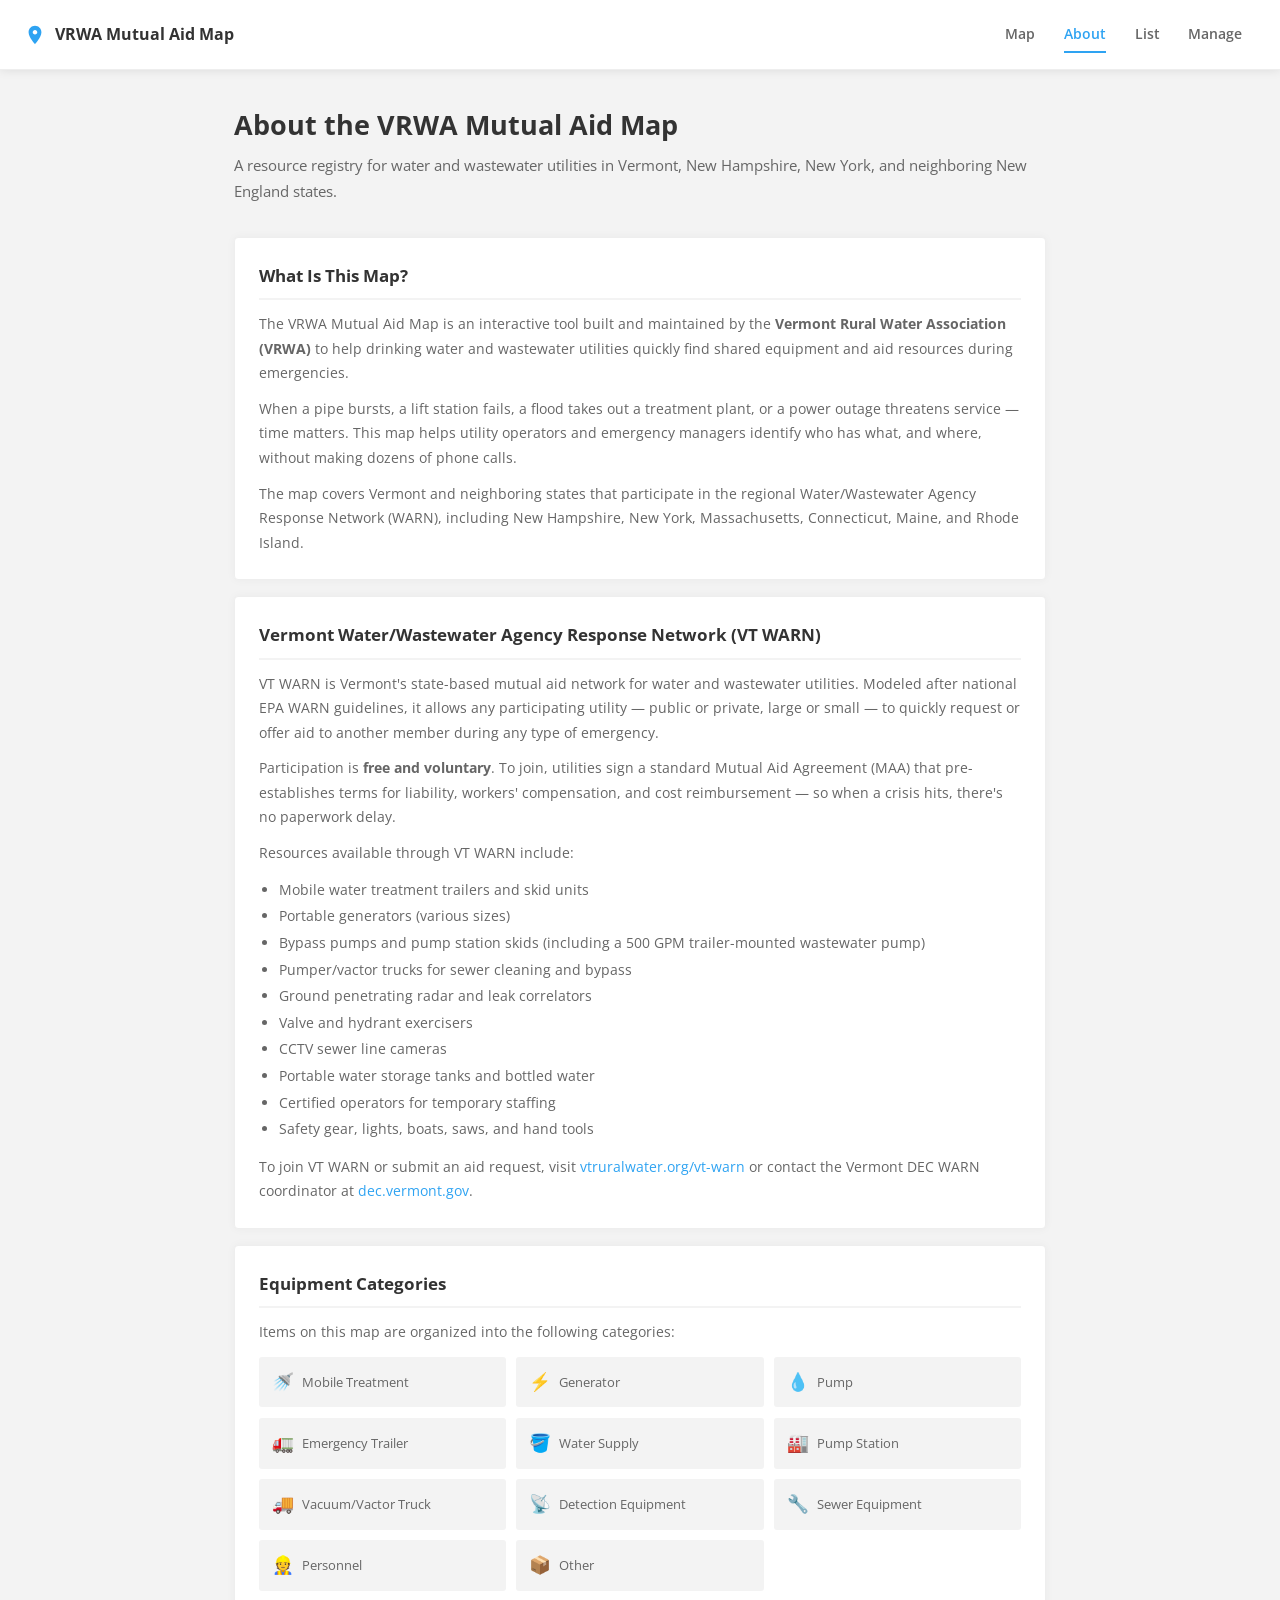
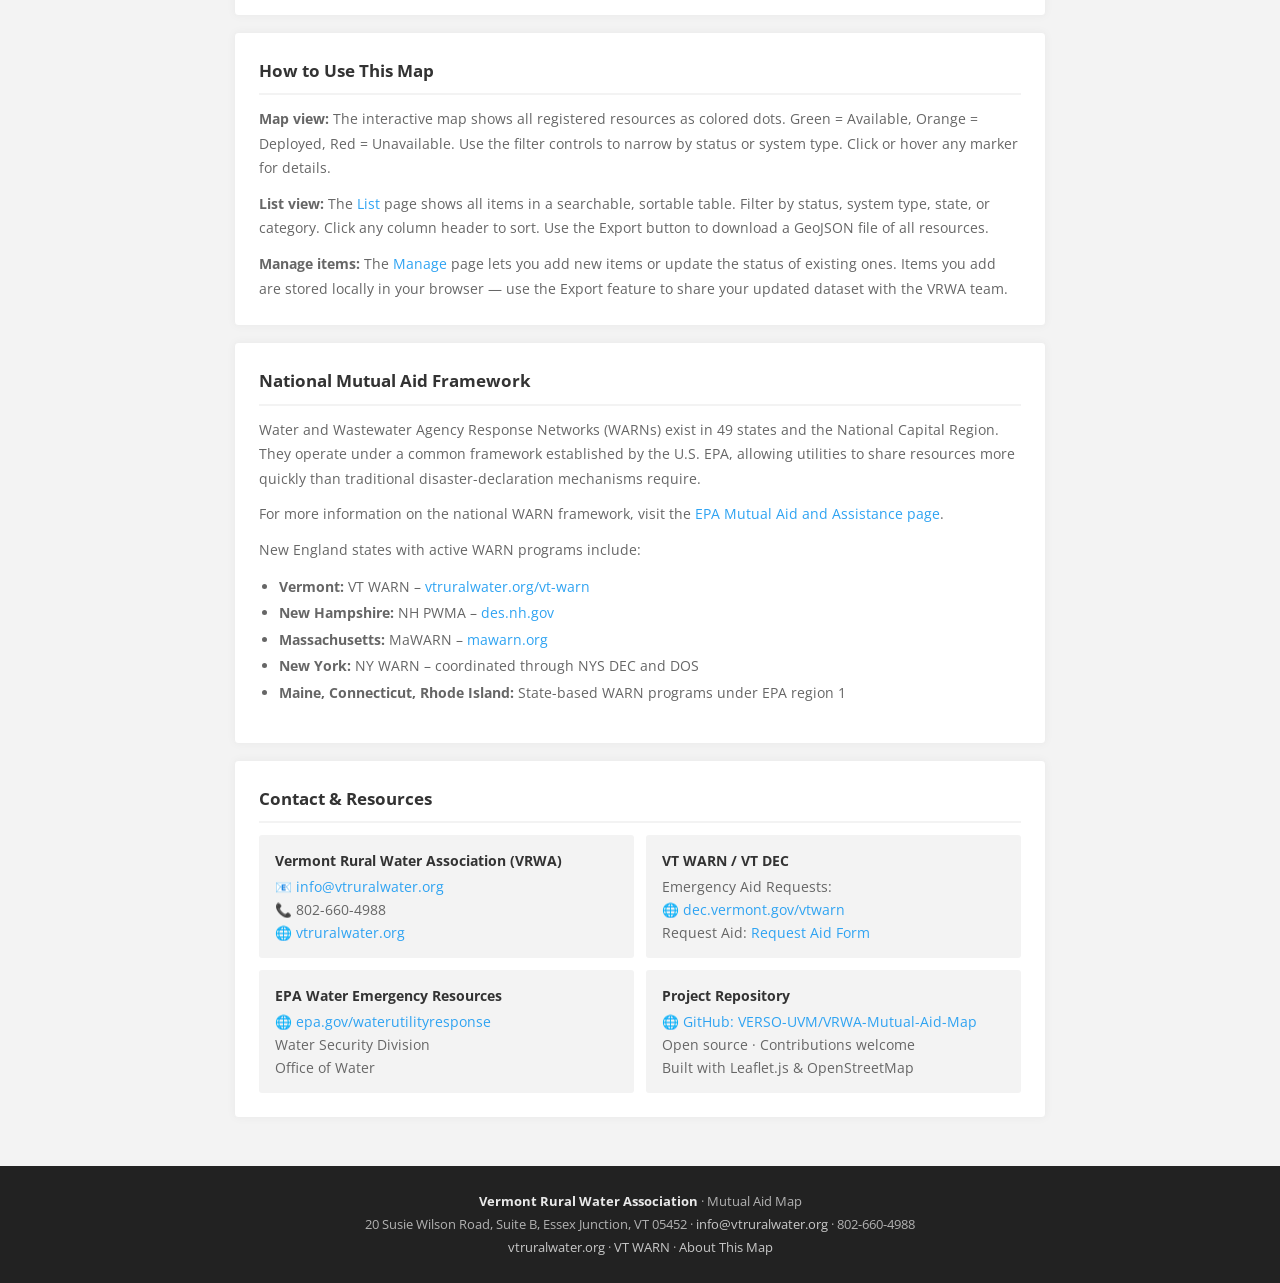
==== commit a4166b52: "documentation on local saves" ====
--- a/about.html
+++ b/about.html
@@ -15,9 +15,9 @@
   </a>
   <ul class="nav-links">
     <li><a href="index.html">Map</a></li>
+    <li><a href="about.html" class="active">About</a></li>
     <li><a href="list.html">List</a></li>
     <li><a href="manage.html">Manage</a></li>
-    <li><a href="about.html" class="active">About</a></li>
   </ul>
 </nav>
 
